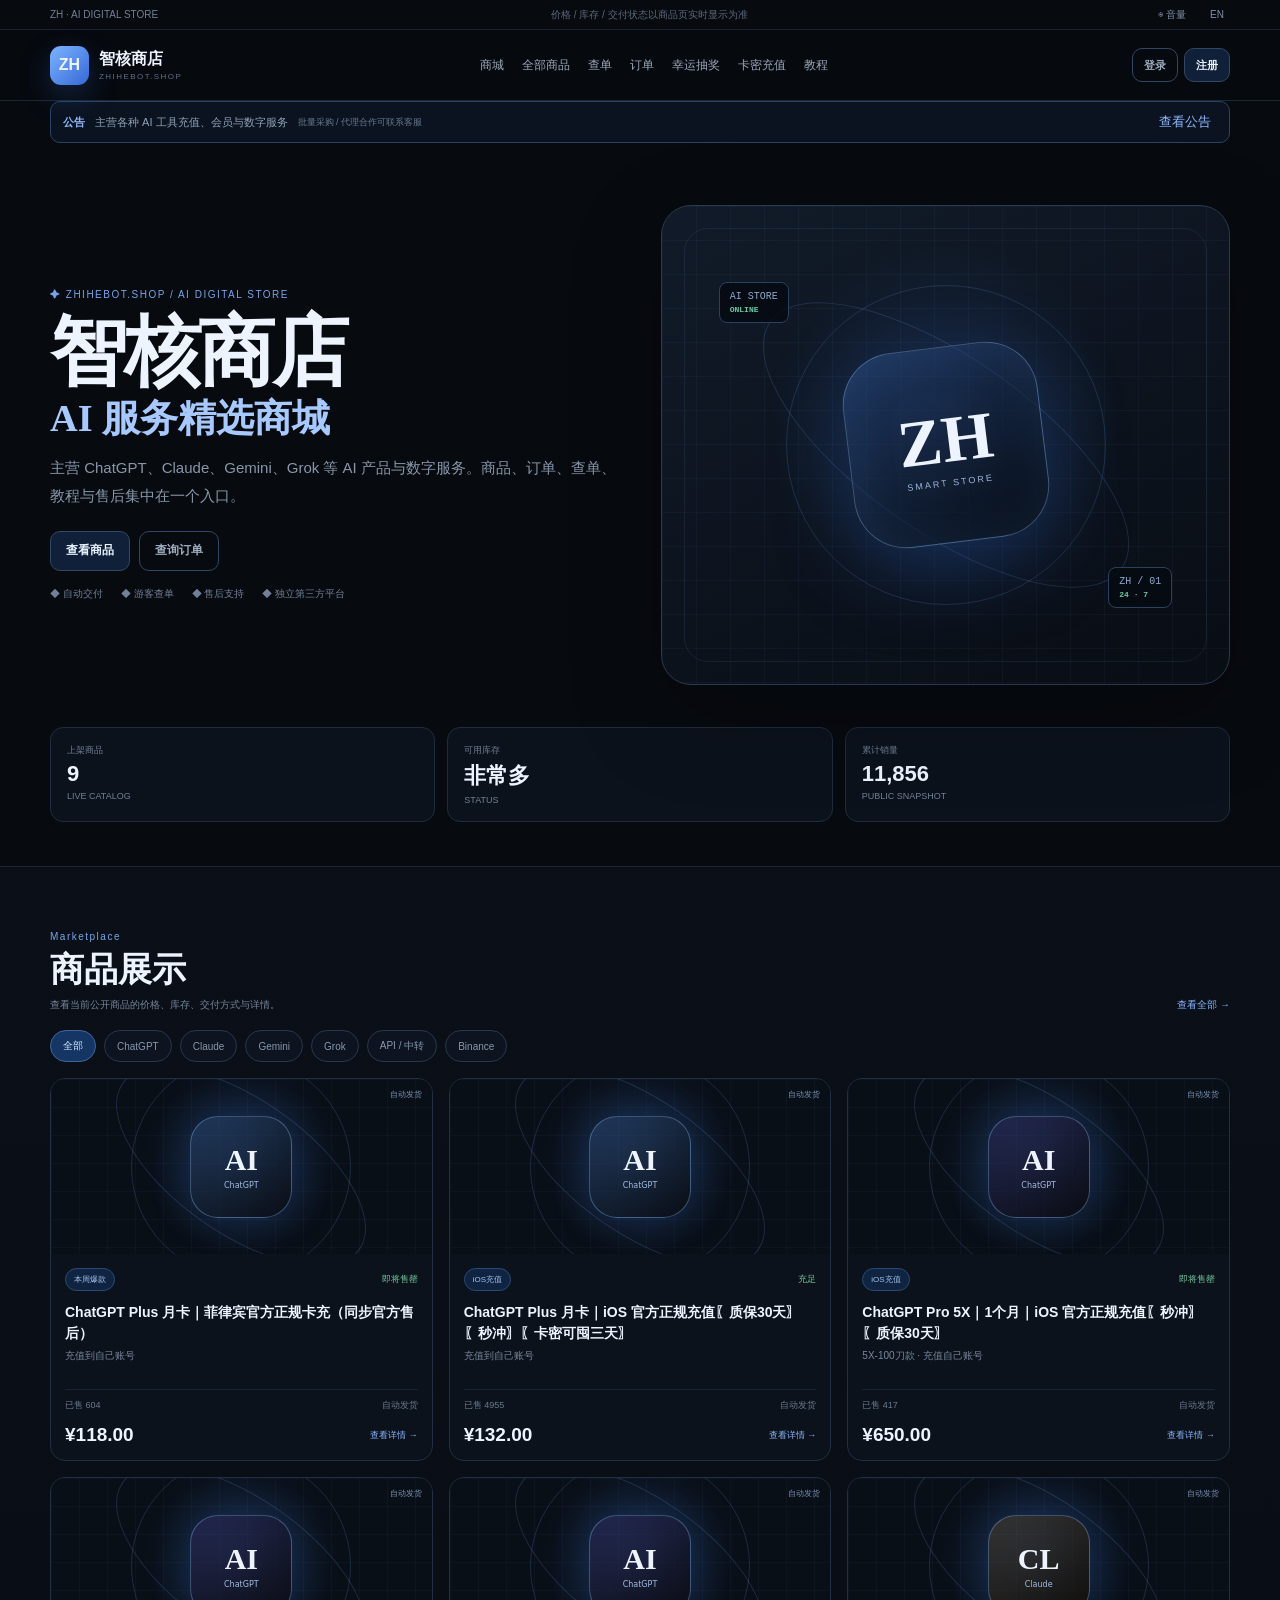
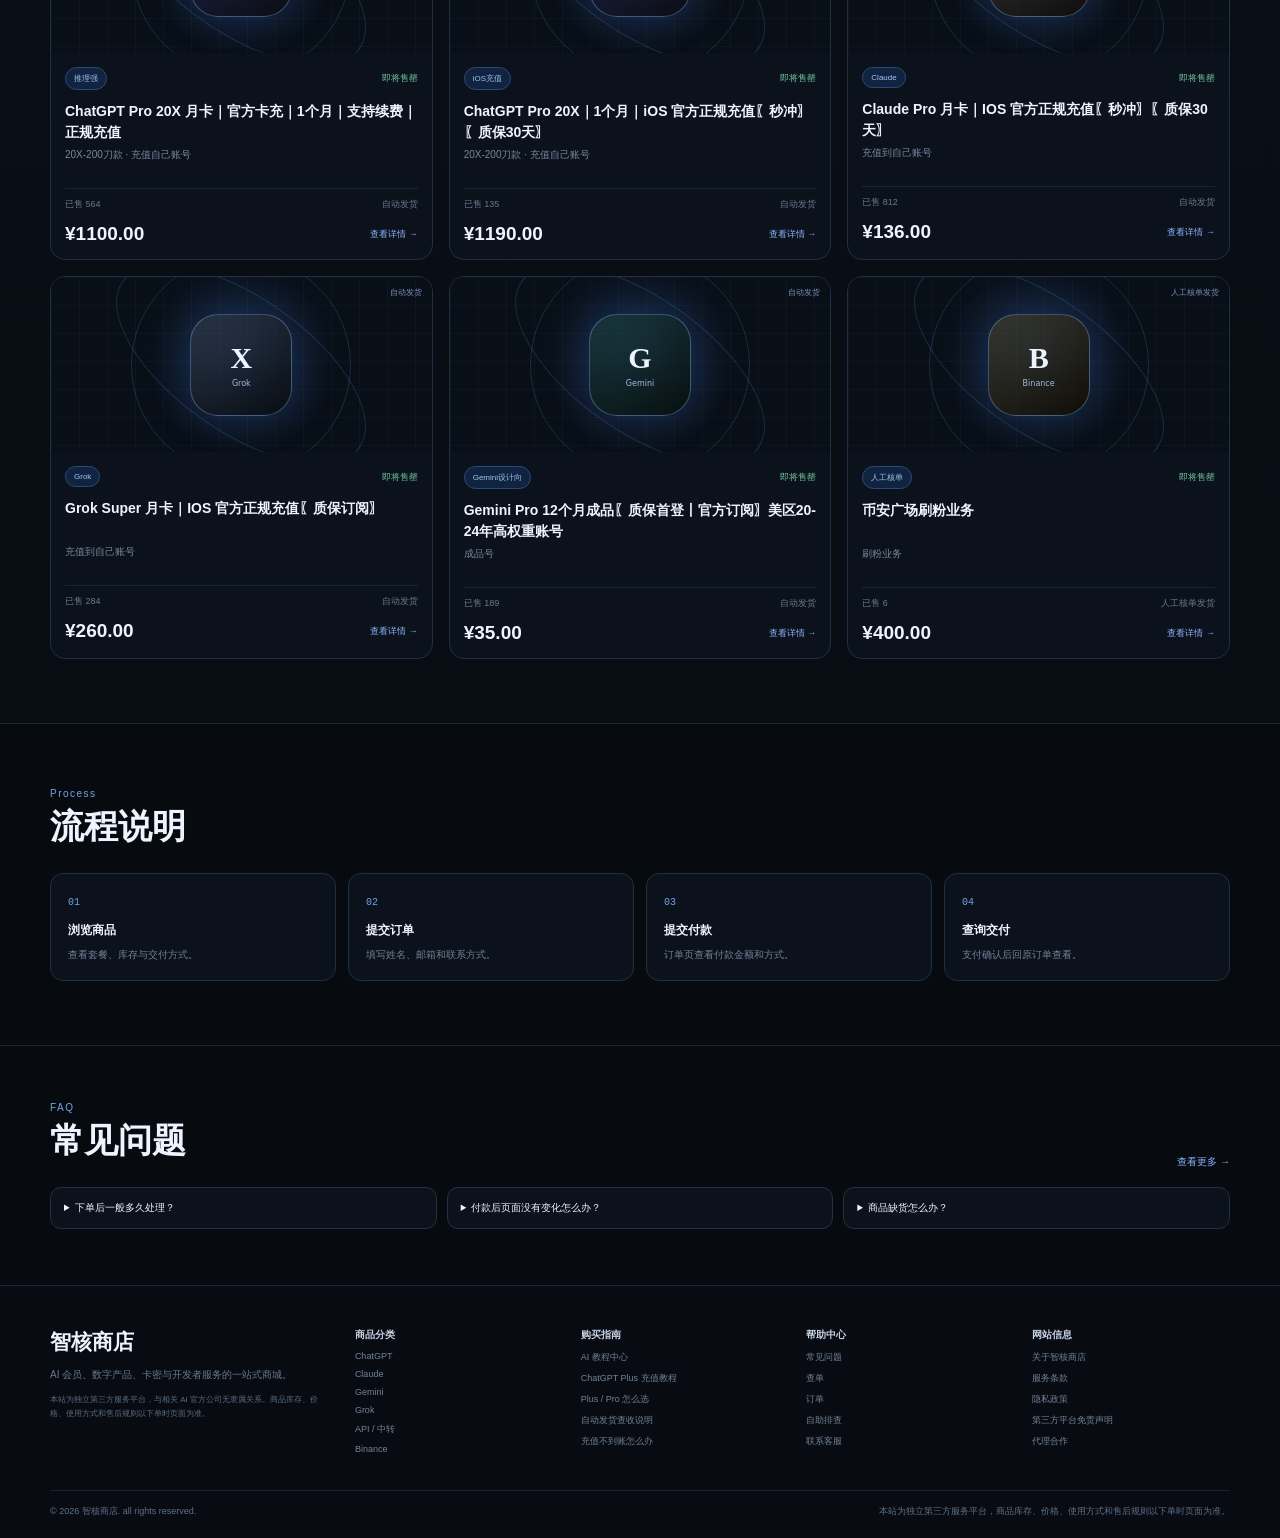
==== index.html @ 8ff66bf7 "Bust app.js cache after checkout fix" ====
<!doctype html>
<html lang="zh-CN">
<head>
<meta charset="utf-8">
<meta name="viewport" content="width=device-width,initial-scale=1,viewport-fit=cover">
<meta name="theme-color" content="#070a0f">
<meta name="description" content="智核商店｜AI 会员、充值、数字产品与服务">
<title>智核商店｜AI 会员与数字服务商城</title>
<link rel="stylesheet" href="/styles.css?v=clean-20261009">
</head>
<body>
<div id="app"></div>
<script src="/app.js?v=fix-20261007-1"></script>
</body>
</html>
---- styles.css ----
*{box-sizing:border-box}html,body{margin:0;padding:0;background:#070a0f;color:#eef4ff;font-family:-apple-system,BlinkMacSystemFont,"Segoe UI","PingFang SC","Hiragino Sans GB",Arial,sans-serif}body{min-width:320px}a{color:inherit}.wrap{width:min(1180px,calc(100% - 36px));margin:0 auto}.topline{height:30px;border-bottom:1px solid #1a2435;background:#070a0e;color:#718099;font-size:10px}.topin{height:100%;display:flex;align-items:center;justify-content:space-between}.topline button{margin-left:12px;border:0;background:none;color:#8090a8;font:inherit;cursor:pointer}.topmid{opacity:.8}header{position:sticky;top:0;z-index:30;background:rgba(7,10,15,.92);backdrop-filter:blur(14px);border-bottom:1px solid #1b2638}.navin{min-height:70px;display:flex;align-items:center;justify-content:space-between;gap:20px}.brand{display:flex;align-items:center;gap:10px;text-decoration:none}.brandmark{width:39px;height:39px;border-radius:11px;display:grid;place-items:center;background:linear-gradient(135deg,#7db4ff,#3568d7);font-weight:800;box-shadow:0 10px 30px rgba(63,123,232,.25)}.brand strong{font-size:16px}.brand small{display:block;margin-top:2px;color:#617089;font-size:8px;letter-spacing:.18em}.navin nav{display:flex;gap:18px;color:#9ba8bb;font-size:12px}.navin nav a{text-decoration:none}.navin nav a:hover{color:#fff}.navactions{white-space:nowrap}.btn{display:inline-flex;align-items:center;justify-content:center;min-height:40px;padding:0 15px;border:1px solid #324765;border-radius:10px;background:#102038;color:#e9f2ff;text-decoration:none;font-size:12px;font-weight:700;cursor:pointer}.btn:hover{border-color:#5578a8;background:#15305a}.btn.ghost{background:transparent;color:#9eacc0}.btn.sm{min-height:34px;padding:0 11px;font-size:11px;margin-left:6px}.menu{display:none;margin-left:8px;width:38px;height:34px;border:1px solid #293a54;border-radius:9px;background:#0d1522;color:#97a7ba}.hero{display:grid;grid-template-columns:1fr 1fr;gap:42px;align-items:center;padding:62px 0 42px}.noticebar{display:flex;gap:10px;align-items:center;padding:10px 12px;border:1px solid #294364;border-radius:10px;background:#0b1320;color:#8fa0b5;font-size:11px}.noticebar b{color:#90b9f6}.noticebar small{color:#68788f}.noticebar button{margin-left:auto;background:none;border:0;color:#8eb9ff;cursor:pointer}.kicker,.over{font-size:10px;letter-spacing:.15em;color:#73a5ec}.hero h1{font:700 clamp(50px,6vw,78px)/.98 Georgia,serif;margin:15px 0 6px;letter-spacing:-.04em}.hero h2{font:600 clamp(26px,3vw,41px)/1.1 Georgia,serif;margin:0;color:#a7c9ff}.hero p{max-width:620px;color:#8897aa;font-size:15px;line-height:1.9}.heroBtns{display:flex;gap:9px;margin-top:20px}.trust{display:flex;gap:18px;margin-top:16px;color:#718198;font-size:10px;flex-wrap:wrap}.heroArt{position:relative;height:480px;border:1px solid #283950;border-radius:30px;background:radial-gradient(circle at 50% 44%,rgba(69,128,235,.18),transparent 45%),linear-gradient(155deg,#111b29,#090d14);overflow:hidden;box-shadow:0 30px 90px rgba(0,0,0,.25)}.heroArt:before{content:"";position:absolute;inset:22px;border:1px solid rgba(117,169,242,.1);border-radius:24px}.biggrid{position:absolute;inset:0;background-image:linear-gradient(rgba(119,175,252,.045) 1px,transparent 1px),linear-gradient(90deg,rgba(119,175,252,.045) 1px,transparent 1px);background-size:34px 34px}.heroRing{position:absolute;width:320px;height:320px;border:1px solid rgba(106,167,249,.18);border-radius:50%;left:50%;top:50%;transform:translate(-50%,-50%);animation:spin 17s linear infinite}.heroRing.second{width:430px;height:175px;transform:translate(-50%,-50%) rotate(35deg);animation:spin2 24s linear infinite}.heroCore{position:absolute;left:50%;top:50%;width:196px;height:196px;transform:translate(-50%,-50%) rotate(-7deg);display:grid;place-items:center;align-content:center;border:1px solid rgba(143,194,255,.38);border-radius:52px;background:linear-gradient(145deg,rgba(73,143,255,.2),rgba(7,12,20,.92));box-shadow:0 26px 80px rgba(33,85,173,.35),inset 0 0 50px rgba(90,159,255,.12)}.heroCore b{font:700 66px Georgia,serif}.heroCore small{font-size:9px;color:#9db8df;letter-spacing:.23em}.hud{position:absolute;padding:8px 10px;border:1px solid #29415f;border-radius:8px;background:rgba(6,10,17,.83);font:10px ui-monospace,monospace;color:#8ca8ca}.hud strong{display:block;color:#67c9a0;font-size:8px;margin-top:3px}.hud.h1{left:10%;top:16%;animation:float 5s ease-in-out infinite}.hud.h2{right:10%;bottom:16%;animation:float 6s ease-in-out 1s infinite}@keyframes spin{to{transform:translate(-50%,-50%) rotate(360deg)}}@keyframes spin2{to{transform:translate(-50%,-50%) rotate(-360deg)}}@keyframes float{50%{transform:translateY(-8px)}}.stats{display:grid;grid-template-columns:repeat(3,1fr);gap:12px;padding-bottom:44px}.stats>div{padding:16px;border:1px solid #1f2c40;border-radius:13px;background:#0c121c}.stats span,.stats small{display:block;color:#6f8096;font-size:9px}.stats strong{display:block;font-size:22px;margin:4px 0}.band{padding:64px 0;background:linear-gradient(180deg,#0b1018,#080c13);border-top:1px solid #1a2535;border-bottom:1px solid #1a2535}.sectionhead{display:flex;justify-content:space-between;align-items:end;gap:20px;margin-bottom:18px}.sectionhead h2{margin:5px 0;font:700 34px Georgia,serif}.sectionhead p{margin:0;color:#75859b;font-size:10px}.sectionhead>a{color:#85b3ff;text-decoration:none;font-size:10px}.filters{display:flex;gap:8px;overflow:auto;margin-bottom:16px}.filters button{border:1px solid #26374f;background:#0d1420;color:#8697ad;padding:8px 12px;border-radius:999px;font-size:10px;white-space:nowrap;cursor:pointer}.filters button.active{background:#153665;border-color:#3e659a;color:#dbe9ff}.grid{display:grid;grid-template-columns:repeat(3,1fr);gap:16px}.product{border:1px solid #202f44;border-radius:15px;overflow:hidden;background:#0c121b;transition:.18s}.product:hover{transform:translateY(-3px);border-color:#395476}.poster{height:175px;position:relative;overflow:hidden;display:grid;place-items:center;background:radial-gradient(circle at 50% 45%,rgba(83,146,247,.18),transparent 46%),#090f17}.poster:before{content:"";position:absolute;inset:0;background-image:linear-gradient(rgba(117,177,255,.04) 1px,transparent 1px),linear-gradient(90deg,rgba(117,177,255,.04) 1px,transparent 1px);background-size:28px 28px}.pgrid{position:absolute;inset:0}.pring{position:absolute;border:1px solid rgba(113,171,255,.18);border-radius:50%}.pring.p1{width:220px;height:220px;animation:spin2 12s linear infinite}.pring.p2{width:290px;height:135px;transform:rotate(35deg);animation:spin 16s linear infinite}.pcore{width:102px;height:102px;display:grid;place-items:center;align-content:center;gap:4px;z-index:2;border-radius:28px;background:linear-gradient(145deg,rgba(90,159,255,.22),rgba(10,14,21,.92));border:1px solid rgba(143,194,255,.35);box-shadow:0 0 42px rgba(51,111,224,.24);font:700 30px Georgia,serif}.pcore small{font:8px system-ui;color:#a1bce1;font-weight:500}.poster.amber .pcore{background:linear-gradient(145deg,rgba(240,180,96,.16),rgba(16,14,12,.93))}.poster.violet .pcore{background:linear-gradient(145deg,rgba(125,102,255,.17),rgba(11,12,19,.93))}.poster.green .pcore{background:linear-gradient(145deg,rgba(76,206,160,.15),rgba(7,16,16,.93))}.poster.gold .pcore{background:linear-gradient(145deg,rgba(244,198,78,.16),rgba(17,13,7,.93))}.poster.silver .pcore{background:linear-gradient(145deg,rgba(185,205,236,.14),rgba(9,13,19,.93))}.poster.cyan .pcore{background:linear-gradient(145deg,rgba(78,204,221,.15),rgba(7,15,19,.93))}.pscan{position:absolute;left:0;right:0;top:-20%;height:20%;background:linear-gradient(180deg,transparent,rgba(121,191,255,.16),transparent);animation:pscan 4.2s linear infinite}.poster>b{position:absolute;right:10px;top:10px;font:8px system-ui;color:#7892b5}@keyframes pscan{to{top:110%}}.pb{padding:14px}.ptop{display:flex;justify-content:space-between;gap:10px}.tag{padding:5px 8px;border-radius:999px;background:#102442;border:1px solid #294a77;color:#a4c5ef;font-size:8px}.stock{color:#70c79d;font-size:9px;padding-top:5px}.pb h3{font-size:14px;line-height:1.5;margin:11px 0 4px;min-height:42px}.pb p{color:#77889f;font-size:10px;line-height:1.6;min-height:31px;margin:0}.meta{display:flex;justify-content:space-between;border-top:1px solid #182537;margin-top:10px;padding-top:9px;color:#697a90;font-size:9px}.price{display:flex;justify-content:space-between;align-items:center;margin-top:12px}.price strong{font-size:19px}.price a{font-size:9px;color:#8cb6ff;text-decoration:none}.process{padding:64px 0}.steps{display:grid;grid-template-columns:repeat(4,1fr);gap:12px}.steps>div{padding:17px;border:1px solid #202f44;background:#0c121b;border-radius:13px}.steps i{font:10px ui-monospace,monospace;color:#70a3e9}.steps b{display:block;margin:13px 0 5px;font-size:12px}.steps span{color:#728298;font-size:10px;line-height:1.7}.faqband{padding:56px 0;border-top:1px solid #1a2535}.faqgrid{display:grid;grid-template-columns:repeat(3,1fr);gap:10px}.faqgrid details,.article details{border:1px solid #223047;background:#0c121b;border-radius:11px;padding:13px}.faqgrid summary,.article summary{font-size:10px;cursor:pointer}.faqgrid p,.article details p{color:#78899e;font-size:10px;line-height:1.7}.support{padding:45px 0;border-top:1px solid #1b2738}.support>.wrap{display:flex;justify-content:space-between;align-items:center}.support p{color:#75859a;font-size:10px}.support a{margin-left:8px}footer{border-top:1px solid #1b2738;padding:42px 0 20px;background:#080c12}.footgrid{display:grid;grid-template-columns:1.4fr repeat(4,1fr);gap:28px}.footbrand{font:700 21px Georgia,serif}.footgrid p{color:#68788f;font-size:10px;line-height:1.7}.footgrid h4{margin:0 0 9px;font-size:10px;color:#c6d3e4}.footgrid a{display:block;color:#728299;text-decoration:none;font-size:9px;margin:8px 0}.footgrid a:hover{color:#a5c9ff}.copyright{border-top:1px solid #172234;margin-top:28px;padding-top:14px;color:#5e7088;font-size:9px;display:flex;justify-content:space-between}.page{padding:34px 0 70px}.pagehead{display:flex;justify-content:space-between;align-items:end;margin-bottom:18px}.pagehead h1,.formpage h1{font:700 43px Georgia,serif;margin:6px 0}.pagehead p,.formpage>p{font-size:11px;color:#7d8da2}.count{padding:13px 18px;border:1px solid #2c4568;background:#0b1421;border-radius:12px;text-align:center;font-size:23px}.count small{display:block;font-size:8px;color:#6f829a}.dgrid{display:grid;grid-template-columns:1.05fr .95fr;gap:23px}.dmedia{border:1px solid #223249;border-radius:18px;overflow:hidden}.poster.big{height:490px}.dmini{display:grid;grid-template-columns:repeat(3,1fr);gap:8px;margin-top:8px}.dmini div{padding:11px;border:1px solid #213047;background:#0c121b;border-radius:10px;text-align:center;color:#73849a;font-size:9px}.dmini b{display:block;color:#c4d2e5;font-size:12px;margin-bottom:4px}.dinfo h1{font:700 38px/1.15 Georgia,serif;margin:11px 0}.dinfo .sub{font-size:11px;color:#8998ac}.dprice{font-size:32px;font-weight:800;margin:18px 0}.facts{display:flex;gap:12px;color:#708198;font-size:9px}.facts b{color:#c6d4e7}.dinfo hr{border:0;border-top:1px solid #213047;margin:20px 0}.dinfo h3{font-size:13px}.dinfo>p{color:#8696aa;font-size:10px;line-height:1.8}.tips{display:flex;gap:9px;padding:12px;border:1px dashed #36547f;background:#0b1420;border-radius:10px;margin-top:14px}.tips b{color:#9fc4ff;font-size:10px;white-space:nowrap}.tips span{color:#72849c;font-size:9px;line-height:1.7}.tabs{margin-top:40px;border-top:1px solid #1b2738;padding-top:15px}.tabbar{display:flex;gap:7px}.tabbar button{border:1px solid #26364d;background:#0c121b;color:#7f91a6;border-radius:9px;padding:9px 13px;font-size:10px}.tabbar button.active{background:#153665;color:#dce9ff;border-color:#3e6497}.tabpanel{display:none;padding-top:20px}.tabpanel.active{display:block}.tipgrid{display:grid;grid-template-columns:repeat(3,1fr);gap:10px;margin-top:17px}.tipgrid div{padding:15px;border:1px solid #223048;border-radius:12px;background:#0c121b}.tipgrid b,.tipgrid strong{display:block}.tipgrid b{color:#6f9fe7;font:10px ui-monospace,monospace}.tipgrid strong{font-size:11px;margin-top:12px}.tipgrid span{display:block;color:#72849b;font-size:9px;line-height:1.7;margin-top:5px}.checkout{display:grid;grid-template-columns:1.15fr .85fr;gap:16px}.formcard{padding:24px;border:1px solid #223149;border-radius:16px;background:#0c121b}.formcard h1{font:700 36px Georgia,serif}.field{display:grid;gap:6px;margin:14px 0}.field label{font-size:9px;color:#96a5b8}.input{width:100%;padding:11px 12px;background:#080e15;border:1px solid #24354d;border-radius:10px;color:#fff;outline:0;font-size:11px}.input:focus{border-color:#5279ad;box-shadow:0 0 0 3px rgba(78,137,231,.1)}.paybox{border:1px solid #23364f;background:#0b131e;padding:12px;border-radius:10px;margin:15px 0}.paybox>b{font-size:9px}.paybox button{padding:8px 10px;margin:8px 6px 0 0;background:#0d1826;color:#8fa0b5;border:1px solid #293e5d;border-radius:8px;font-size:9px}.paybox button.active{background:#14335f;color:#dce9fb}.paybox small{display:block;color:#6e8097;font-size:8px;line-height:1.6;margin-top:7px}.full{width:100%}.summary>.poster{margin:-24px -24px 20px}.summary h2{font-size:14px;line-height:1.5}.sum{display:flex;justify-content:space-between;border-top:1px solid #192638;padding-top:11px;margin-top:11px;color:#73859b;font-size:10px}.sum b{color:#d0ddeb}.sum.total strong{font-size:23px;color:#fff}.orderok{text-align:center;padding:60px 20px}.ok{width:56px;height:56px;border-radius:50%;display:grid;place-items:center;background:#123b2a;color:#65dda0;font-size:27px;margin:0 auto 15px}.ordercode{display:inline-block;padding:10px 15px;border:1px dashed #3a5c8e;background:#0b1421;border-radius:10px;color:#b9d1f2;font:11px ui-monospace,monospace;margin:15px 0}.center{justify-content:center}.orderrow{display:flex;justify-content:space-between;gap:18px;padding:15px;border:1px solid #223048;border-radius:12px;background:#0c121b;margin-top:8px}.orderrow span,.orderrow small{display:block;color:#72849a;font-size:9px;margin-top:4px}.orderrow>div:last-child{text-align:right}.formpage{max-width:760px;margin:auto}.formwide{max-width:900px;margin:auto}.auth{max-width:520px;margin:auto}.captcha{padding:10px;border:1px dashed #36547c;color:#9abce9;background:#0b1421;border-radius:9px;font:12px ui-monospace,monospace;margin:12px 0}.captcha button{float:right;border:0;background:none;color:#8cb6ff;font-size:9px}.links{text-align:center;color:#6f8097;font-size:9px;margin-top:12px}.links a{color:#8eb7ff;text-decoration:none}.guidegrid{display:grid;gap:8px;margin-top:20px}.guidegrid a{display:grid;grid-template-columns:35px 1fr 20px;align-items:center;gap:12px;padding:14px;border:1px solid #223149;border-radius:12px;background:#0c121b;text-decoration:none}.guidegrid span{font:10px ui-monospace,monospace;color:#6b9be3}.guidegrid b{font-size:10px}.guidegrid i{color:#78a9ec}.trouble{display:grid;grid-template-columns:repeat(2,1fr);gap:10px}.trouble>div,.contact>div,.agent,.amounts button{border:1px solid #223048;background:#0c121b;border-radius:12px;padding:15px}.trouble b{color:#74a5eb;font:10px ui-monospace,monospace}.contact{display:grid;grid-template-columns:repeat(3,1fr);gap:10px}.contact h2{font:700 21px Georgia,serif}.agent{display:flex;justify-content:space-between;align-items:center;gap:20px}.agentcode{padding:20px;border:1px solid #31527c;background:#0b1421;color:#9fc5ff;border-radius:12px;text-align:center;font:700 18px Georgia,serif}.amounts{display:flex;gap:8px;flex-wrap:wrap}.amounts button{color:#9cb0c9;cursor:pointer}.lucky{text-align:center}.wheel{width:290px;height:290px;margin:25px auto;border-radius:50%;display:grid;place-items:center;background:conic-gradient(#214d98 0 16.6%,#122039 16.6% 33.2%,#2d68c2 33.2% 49.8%,#11213a 49.8% 66.4%,#3e82e1 66.4% 83%,#0f192a 83%);box-shadow:0 30px 80px rgba(39,96,198,.33);transition:transform .9s cubic-bezier(.2,.8,.2,1)}.wheel>div{width:105px;height:105px;border-radius:50%;display:grid;place-items:center;align-content:center;background:#080f18;border:1px solid #45648e;font:700 30px Georgia,serif}.wheel small{font:8px system-ui;color:#80a8de;letter-spacing:.15em}.prizes{display:grid;grid-template-columns:repeat(3,1fr);gap:8px;max-width:620px;margin:0 auto 18px}.prizes span{border:1px solid #24344c;background:#0c121b;padding:10px;border-radius:9px;color:#8b9bb0;font-size:9px}.result{margin-top:12px;padding:12px;border:1px dashed #36547e;border-radius:10px;background:#0b1421;color:#91a8c9;font-size:10px}.overlay{position:fixed;inset:0;z-index:100;display:none;align-items:center;justify-content:center;background:rgba(0,0,0,.72);backdrop-filter:blur(7px)}.overlay.open{display:flex}.popup{position:relative;width:min(520px,calc(100% - 30px));padding:28px;border:1px solid #2f4e77;border-radius:17px;background:linear-gradient(145deg,#101a28,#090e15);box-shadow:0 35px 100px rgba(0,0,0,.58)}.popup .x{position:absolute;right:12px;top:9px;border:0;background:none;color:#77879c;font-size:23px;cursor:pointer}.popicon{width:48px;height:48px;border-radius:12px;display:grid;place-items:center;background:linear-gradient(135deg,#7db5ff,#3866d6);font-weight:800;box-shadow:0 0 32px rgba(75,139,246,.18)}.popup h2{font:700 29px Georgia,serif;margin:9px 0}.popup>p{color:#8a9aad;font-size:11px;line-height:1.8}.notice{display:flex;gap:9px;padding:12px;border:1px dashed #38577e;border-radius:10px;background:#0b1421;color:#7f91a8;font-size:9px;line-height:1.7}.notice strong{color:#a3c7ff;white-space:nowrap}.popactions{display:flex;gap:8px;margin-top:17px}.popup label{display:block;color:#68798f;font-size:9px;margin-top:12px}.empty{text-align:center;padding:80px 20px}.article{padding:25px;border:1px solid #223149;border-radius:16px;background:#0c121b}.article h2{font:700 24px Georgia,serif;margin:25px 0 9px}.article p{color:#8090a5;font-size:11px;line-height:1.9}.articleLead{font-size:14px!important;color:#9eb0c5!important}.zhToastFix{position:fixed}.support a{margin-bottom:4px}
@media(max-width:980px){.navin nav{display:none}.menu{display:inline-block}.hero{grid-template-columns:1fr}.heroArt{height:390px}.grid{grid-template-columns:repeat(2,1fr)}.steps{grid-template-columns:repeat(2,1fr)}.dgrid,.checkout{grid-template-columns:1fr}.footgrid{grid-template-columns:repeat(3,1fr)}.faqgrid{grid-template-columns:1fr 1fr}.contact{grid-template-columns:1fr 1fr}}
@media(max-width:640px){.wrap{width:min(100% - 24px,1180px)}.topmid{display:none}.hero{padding:42px 0 30px}.hero h1{font-size:50px}.hero h2{font-size:27px}.hero p{font-size:12px}.heroArt{height:290px}.heroCore{width:160px;height:160px}.heroCore b{font-size:54px}.hud{display:none}.stats{grid-template-columns:1fr}.grid{grid-template-columns:1fr}.steps,.faqgrid,.trouble,.contact,.footgrid,.tipgrid,.prizes{grid-template-columns:1fr}.heroBtns{flex-direction:column}.support>.wrap{flex-direction:column;align-items:flex-start}.sectionhead{align-items:flex-start;flex-direction:column}.pagehead{align-items:flex-start}.count{display:none}.pagehead h1,.formpage h1{font-size:34px}.dinfo h1{font-size:31px}.poster.big{height:330px}.dmini{grid-template-columns:1fr}.facts{display:grid;grid-template-columns:1fr}.formcard{padding:18px}.summary>.poster{margin:-18px -18px 18px}.popup{padding:23px}.popup h2{font-size:25px}.zhxMob{display:none}}

.mobileNav{display:none;border-top:1px solid #1b2738;background:#080d14;padding:10px 14px}.mobileNav.open{display:grid;grid-template-columns:repeat(2,1fr);gap:7px}.mobileNav a{padding:10px;border:1px solid #24344a;border-radius:9px;background:#0c131d;color:#8fa0b5;text-decoration:none;font-size:10px}.menu:focus{outline:0}
@media(max-width:640px){.mobileNav{display:none}.mobileNav.open{display:grid}.navin{min-height:62px}}
#toast{position:fixed;left:50%;bottom:24px;transform:translateX(-50%) translateY(15px);opacity:0;pointer-events:none;z-index:9999;padding:11px 15px;border:1px solid #385b87;border-radius:10px;background:rgba(9,16,27,.96);color:#dbe9ff;font-size:11px;box-shadow:0 16px 45px rgba(0,0,0,.4);transition:.2s}#toast.show{opacity:1;transform:translateX(-50%) translateY(0)}.footdisclaimer{display:block;margin-top:10px;color:#596b82;font-size:8px;line-height:1.7;max-width:360px}
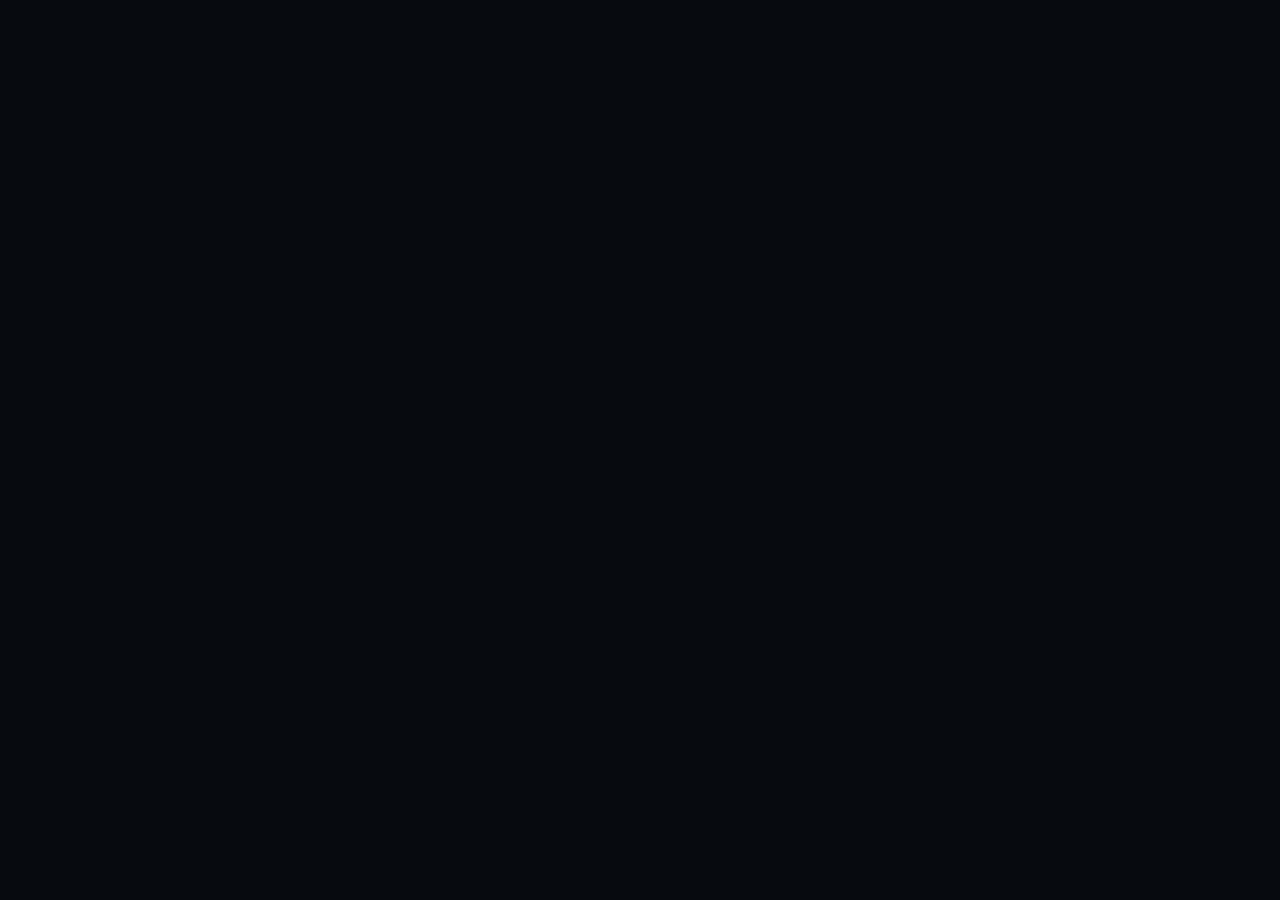
==== commit 5e310c48: "Refresh frontend for Cloudflare backend migration" ====
--- a/index.html
+++ b/index.html
@@ -6,10 +6,10 @@
 <meta name="theme-color" content="#070a0f">
 <meta name="description" content="智核商店｜AI 会员、充值、数字产品与服务">
 <title>智核商店｜AI 会员与数字服务商城</title>
-<link rel="stylesheet" href="/styles.css?v=clean-20261009">
+<link rel="stylesheet" href="/styles.css?v=cloudflare-20261007-1">
 </head>
 <body>
 <div id="app"></div>
-<script src="/app.js?v=fix-20261007-1"></script>
+<script src="/app.js?v=cloudflare-20261007-1"></script>
 </body>
 </html>
--- a/styles.css
+++ b/styles.css
@@ -4,4 +4,16 @@
 
 .mobileNav{display:none;border-top:1px solid #1b2738;background:#080d14;padding:10px 14px}.mobileNav.open{display:grid;grid-template-columns:repeat(2,1fr);gap:7px}.mobileNav a{padding:10px;border:1px solid #24344a;border-radius:9px;background:#0c131d;color:#8fa0b5;text-decoration:none;font-size:10px}.menu:focus{outline:0}
 @media(max-width:640px){.mobileNav{display:none}.mobileNav.open{display:grid}.navin{min-height:62px}}
-#toast{position:fixed;left:50%;bottom:24px;transform:translateX(-50%) translateY(15px);opacity:0;pointer-events:none;z-index:9999;padding:11px 15px;border:1px solid #385b87;border-radius:10px;background:rgba(9,16,27,.96);color:#dbe9ff;font-size:11px;box-shadow:0 16px 45px rgba(0,0,0,.4);transition:.2s}#toast.show{opacity:1;transform:translateX(-50%) translateY(0)}.footdisclaimer{display:block;margin-top:10px;color:#596b82;font-size:8px;line-height:1.7;max-width:360px}+#toast{position:fixed;left:50%;bottom:24px;transform:translateX(-50%) translateY(15px);opacity:0;pointer-events:none;z-index:9999;padding:11px 15px;border:1px solid #385b87;border-radius:10px;background:rgba(9,16,27,.96);color:#dbe9ff;font-size:11px;box-shadow:0 16px 45px rgba(0,0,0,.4);transition:.2s}#toast.show{opacity:1;transform:translateX(-50%) translateY(0)}.footdisclaimer{display:block;margin-top:10px;color:#596b82;font-size:8px;line-height:1.7;max-width:360px}
+
+/* checkout validation */
+.requiredMark{color:#ff667c;font-style:normal;margin-left:2px}.fieldError{min-height:12px;color:#ff6d7e;font-size:9px;line-height:1.3}.input.inputError{border-color:#ff4f67;box-shadow:0 0 0 3px rgba(255,79,103,.10)}.input.inputError:focus{border-color:#ff4f67;box-shadow:0 0 0 3px rgba(255,79,103,.14)}
+.payHint{margin-top:8px;color:#92a2b8;font-size:9px;line-height:1.6}
+
+/* payment selection + dedicated payment page */
+.payselect{margin:28px auto 20px;max-width:760px;padding:20px;border:1px solid #263a55;border-radius:14px;background:#0a121d;text-align:left}.payselectHead{display:flex;justify-content:space-between;gap:16px;align-items:flex-start}.payselectHead h2{margin:0;font-size:17px}.payselectHead p{margin:7px 0 0;color:#71839a;font-size:9px}.payBadge{padding:6px 9px;border:1px solid #34527d;border-radius:99px;color:#8bb8f7;background:#0d1c31;font-size:8px;white-space:nowrap}.payMethods{display:grid;grid-template-columns:repeat(2,1fr);gap:10px;margin-top:16px}.payMethod{position:relative;text-align:left;display:grid;grid-template-columns:1fr 20px;gap:3px 10px;padding:15px;border:1px solid #243957;border-radius:11px;background:#0d1724;color:#d8e4f5;cursor:pointer;transition:.18s}.payMethod:hover{border-color:#4877b2;transform:translateY(-1px)}.payMethod.selected{border-color:#5b8ed2;background:#102746;box-shadow:0 0 0 2px rgba(91,142,210,.1)}.payMethod strong{font-size:11px}.payMethod span{color:#71849c;font-size:8px;grid-column:1}.payMethod i{grid-column:2;grid-row:1 / span 2;align-self:center;color:#8ebbf9;font-style:normal;font-size:16px}.paymentPage{padding:18px 0 36px}.paymentTop{display:flex;justify-content:space-between;align-items:flex-end;gap:20px;margin-bottom:18px}.paymentTop h1{font:700 40px Georgia,serif;margin:7px 0}.paymentTop p{color:#7d8ea5;font-size:10px}.payAmount{padding:12px 16px;border:1px solid #294466;border-radius:12px;background:#0b1420;text-align:right}.payAmount span{display:block;color:#71839a;font-size:8px}.payAmount strong{display:block;font-size:25px;margin-top:4px}.paymentGrid{display:grid;grid-template-columns:1.15fr .85fr;gap:16px}.paymentCard{text-align:left}.methodIcon{width:64px;height:64px;display:grid;place-items:center;border-radius:16px;border:1px solid #3c5f8b;background:linear-gradient(145deg,#17335a,#0a1524);color:#b8d4fb;font-weight:800;margin-bottom:17px}.paymentCard h2{font-size:22px;margin:7px 0}.paymentCard>p{color:#75879e;font-size:10px}.paymentPlaceholder{display:grid;grid-template-columns:145px 1fr;gap:18px;align-items:center;margin:20px 0;padding:16px;border:1px dashed #36557e;border-radius:12px;background:#0b1420}.scanBox{width:132px;height:132px;display:grid;place-items:center;align-content:center;justify-self:center;background:#eef5ff;color:#12243a;border-radius:10px;box-shadow:0 8px 30px rgba(0,0,0,.2)}.scanBox span{font-weight:800;font-size:18px}.scanBox small{margin-top:6px;font-size:8px;letter-spacing:.16em}.paymentPlaceholder b{font-size:11px}.paymentPlaceholder p{color:#7889a0;font-size:9px;line-height:1.7;margin-top:7px}.safe{margin-top:12px;color:#63758d;font-size:8px;line-height:1.6}.paymentCard .full+.full{margin-top:8px}
+@media(max-width:720px){.payMethods{grid-template-columns:1fr}.paymentTop{display:block}.payAmount{text-align:left;margin-top:12px;display:inline-block}.paymentGrid{grid-template-columns:1fr}.paymentPlaceholder{grid-template-columns:1fr}.scanBox{width:150px;height:150px}.payselectHead{display:block}.payBadge{display:inline-block;margin-top:10px}}
+
+.checkoutNotice{min-height:18px;margin:10px 0 4px;text-align:center;color:#ff7180;font-size:10px;line-height:1.5;font-weight:600}.checkoutNotice:empty{display:none}
+.paymentVisual{display:grid;place-items:center;margin:20px 0}.paymentQr{display:block;width:min(330px,100%);max-height:420px;object-fit:contain;padding:12px;background:#fff;border-radius:14px;border:1px solid #dfe8f3;box-shadow:0 18px 50px rgba(0,0,0,.24)}.paymentNote{text-align:center;color:#8ea0b5;font-size:10px;line-height:1.7;margin:12px 0}.payHint{color:#91a3ba;font-size:9px;line-height:1.6;margin-top:8px}
+@media(max-width:720px){.paymentQr{width:min(300px,100%)}}
